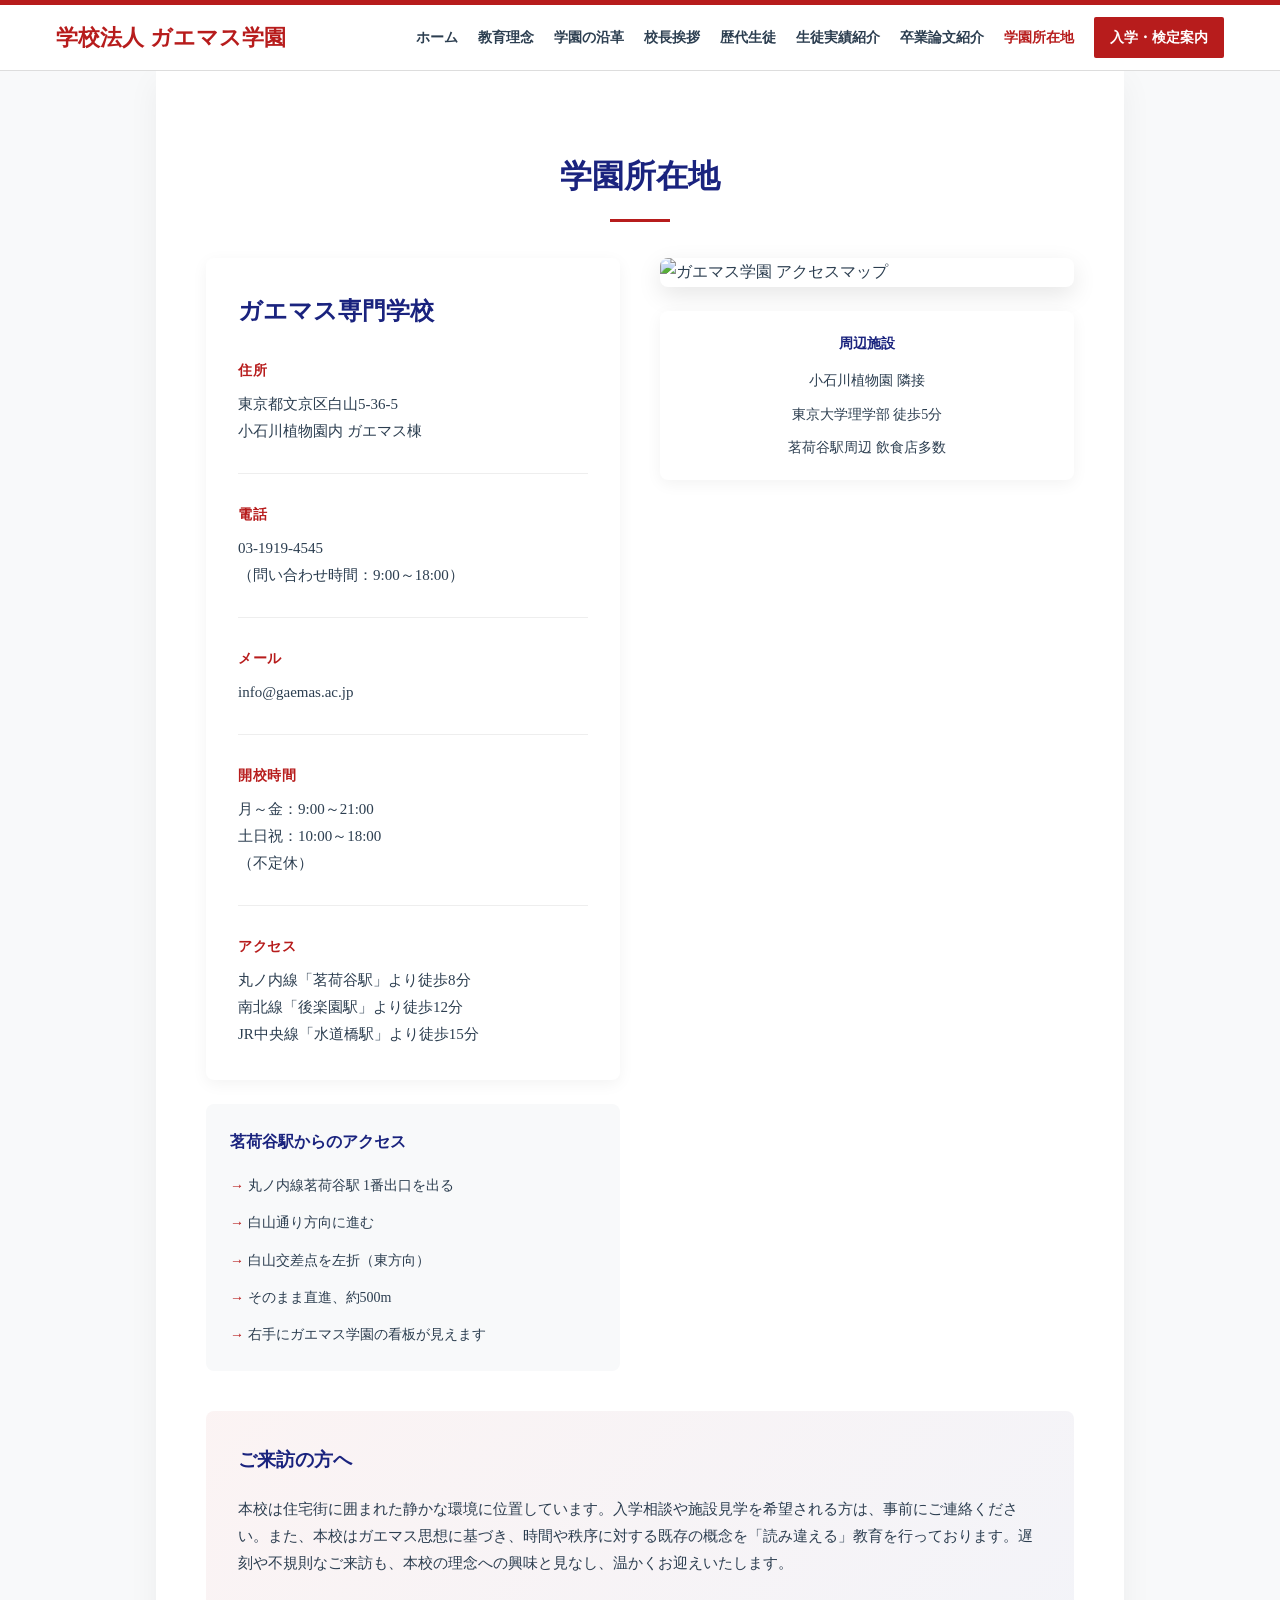
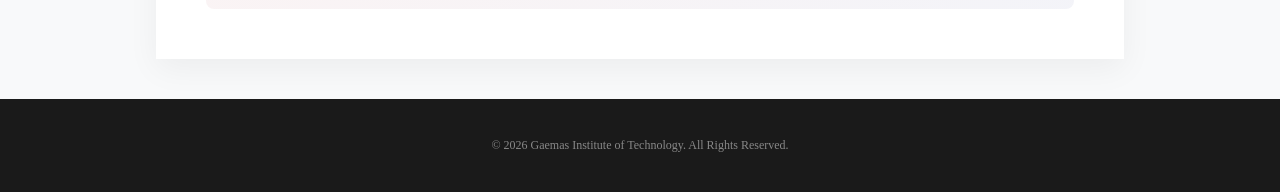
==== access.html @ 64a6285a "Create access.html" ====
<!DOCTYPE html>
<html lang="ja">
<head>
    <meta charset="UTF-8">
    <meta name="viewport" content="width=device-width, initial-scale=1.0">
    <title>学園所在地 | ガエマス専門学校</title>
    <link rel="icon" type="image/png" href="favicon.png">
    <link rel="stylesheet" href="style.css">
    <style>
        .access-container {
            display: grid;
            grid-template-columns: 1fr 1fr;
            gap: 40px;
            align-items: start;
        }
        .access-info {
            background: var(--white);
            padding: 32px;
            border-radius: 8px;
            box-shadow: 0 4px 16px rgba(0,0,0,0.05);
        }
        .access-title {
            font-size: clamp(18px, 3.5vw, 24px);
            color: var(--brand-navy);
            font-weight: bold;
            margin-bottom: 24px;
        }
        .access-item {
            margin-bottom: 28px;
            padding-bottom: 28px;
            border-bottom: 1px solid #eee;
        }
        .access-item:last-child {
            border-bottom: none;
            margin-bottom: 0;
            padding-bottom: 0;
        }
        .access-label {
            color: var(--brand-red);
            font-weight: bold;
            font-size: 14px;
            text-transform: uppercase;
            letter-spacing: 0.05em;
            margin-bottom: 8px;
        }
        .access-content {
            font-size: clamp(14px, 2.5vw, 15px);
            color: var(--text-main);
            line-height: 1.8;
        }
        .map-container {
            background: var(--white);
            border-radius: 8px;
            overflow: hidden;
            box-shadow: 0 8px 24px rgba(0,0,0,0.1);
        }
        .map-image {
            width: 100%;
            height: auto;
            display: block;
        }
        .directions {
            background: var(--bg-gray);
            padding: 24px;
            border-radius: 8px;
            margin-top: 24px;
        }
        .directions-title {
            font-size: 16px;
            color: var(--brand-navy);
            font-weight: bold;
            margin-bottom: 16px;
        }
        .direction-step {
            font-size: 14px;
            color: var(--text-main);
            line-height: 1.8;
            margin-bottom: 12px;
        }
        .direction-step::before {
            content: "→ ";
            color: var(--brand-red);
            font-weight: bold;
        }
        .direction-step:last-child {
            margin-bottom: 0;
        }
        @media (max-width: 900px) {
            .access-container {
                grid-template-columns: 1fr;
                gap: 32px;
            }
        }
    </style>
</head>
<body>

<header>
    <div class="header-inner">
        <a class="logo" href="index.html">学校法人 ガエマス学園</a>
        <button class="hamburger" id="hamburger" onclick="toggleMenu()" aria-label="メニュー">
            <span></span><span></span><span></span>
        </button>
        <ul class="nav-links" id="nav-links">
            <li><a href="index.html">ホーム</a></li>
            <li><a href="philosophy.html">教育理念</a></li>
            <li><a href="history.html">学園の沿革</a></li>
            <li><a href="principal.html">校長挨拶</a></li>
            <li><a href="alumni.html">歴代生徒</a></li>
            <li><a href="achievements.html">生徒実績紹介</a></li>
            <li><a href="thesis.html">卒業論文紹介</a></li>
            <li><a href="access.html" class="active">学園所在地</a></li>
            <li class="btn-exam"><a href="exam.html">入学・検定案内</a></li>
        </ul>
    </div>
</header>

<main>
    <div class="container">
        <div class="section-box">
            <h2 class="section-title">学園所在地</h2>

            <div class="access-container">
                <!-- 左側：情報 -->
                <div>
                    <div class="access-info">
                        <div class="access-title">ガエマス専門学校</div>
                        
                        <div class="access-item">
                            <div class="access-label">住所</div>
                            <div class="access-content">
                                東京都文京区白山5-36-5<br>
                                小石川植物園内 ガエマス棟
                            </div>
                        </div>

                        <div class="access-item">
                            <div class="access-label">電話</div>
                            <div class="access-content">
                                03-1919-4545<br>
                                （問い合わせ時間：9:00～18:00）
                            </div>
                        </div>

                        <div class="access-item">
                            <div class="access-label">メール</div>
                            <div class="access-content">
                                info@gaemas.ac.jp
                            </div>
                        </div>

                        <div class="access-item">
                            <div class="access-label">開校時間</div>
                            <div class="access-content">
                                月～金：9:00～21:00<br>
                                土日祝：10:00～18:00<br>
                                （不定休）
                            </div>
                        </div>

                        <div class="access-item">
                            <div class="access-label">アクセス</div>
                            <div class="access-content">
                                丸ノ内線「茗荷谷駅」より徒歩8分<br>
                                南北線「後楽園駅」より徒歩12分<br>
                                JR中央線「水道橋駅」より徒歩15分
                            </div>
                        </div>
                    </div>

                    <div class="directions">
                        <div class="directions-title">茗荷谷駅からのアクセス</div>
                        <div class="direction-step">丸ノ内線茗荷谷駅 1番出口を出る</div>
                        <div class="direction-step">白山通り方向に進む</div>
                        <div class="direction-step">白山交差点を左折（東方向）</div>
                        <div class="direction-step">そのまま直進、約500m</div>
                        <div class="direction-step">右手にガエマス学園の看板が見えます</div>
                    </div>
                </div>

                <!-- 右側：地図 -->
                <div>
                    <div class="map-container">
                        <img src="gaemas_socool_map.png" alt="ガエマス学園 アクセスマップ" class="map-image">
                    </div>
                    <div style="background: var(--white); padding: 20px; border-radius: 8px; margin-top: 24px; text-align: center; box-shadow: 0 4px 16px rgba(0,0,0,0.05);">
                        <div style="font-size: 14px; color: var(--text-main); line-height: 1.8;">
                            <div style="font-weight: bold; color: var(--brand-navy); margin-bottom: 12px;">周辺施設</div>
                            <p style="margin: 0 0 8px 0;">小石川植物園 隣接</p>
                            <p style="margin: 0 0 8px 0;">東京大学理学部 徒歩5分</p>
                            <p style="margin: 0;">茗荷谷駅周辺 飲食店多数</p>
                        </div>
                    </div>
                </div>
            </div>

            <div style="background: linear-gradient(135deg, rgba(183,28,28,0.05), rgba(26,35,126,0.05)); padding: 32px; border-radius: 8px; margin-top: 40px;">
                <h3 style="color: var(--brand-navy); font-weight: bold; margin-top: 0;">ご来訪の方へ</h3>
                <p style="margin: 0; font-size: clamp(14px, 2.5vw, 15px); color: var(--text-main); line-height: 1.8;">
                    本校は住宅街に囲まれた静かな環境に位置しています。入学相談や施設見学を希望される方は、事前にご連絡ください。また、本校はガエマス思想に基づき、時間や秩序に対する既存の概念を「読み違える」教育を行っております。遅刻や不規則なご来訪も、本校の理念への興味と見なし、温かくお迎えいたします。
                </p>
            </div>

        </div>
    </div>
</main>

<footer>
    &copy; 2026 Gaemas Institute of Technology. All Rights Reserved.
</footer>

<script>
    function toggleMenu() {
        document.getElementById('nav-links').classList.toggle('open');
        document.getElementById('hamburger').classList.toggle('open');
    }
</script>

</body>
</html>
---- style.css ----
:root {
    --brand-red: #b71c1c;
    --brand-navy: #1a237e;
    --text-main: #2c3e50;
    --bg-gray: #f8f9fa;
    --white: #ffffff;
}

*, *::before, *::after { box-sizing: border-box; }

body {
    font-family: "Times New Roman", "YuMincho", "Hiragino Mincho ProN", serif;
    margin: 0; color: var(--text-main); background: var(--bg-gray);
    line-height: 1.8;
}

/* ===== HEADER / NAV ===== */
header {
    background: var(--white);
    border-top: 5px solid var(--brand-red);
    border-bottom: 1px solid #ddd;
    position: sticky; top: 0; z-index: 1000;
}
.header-inner {
    max-width: 1200px; margin: 0 auto; padding: 12px 16px;
    display: flex; justify-content: space-between; align-items: center;
}
.logo {
    font-size: clamp(13px, 3.2vw, 22px);
    font-weight: bold; color: var(--brand-red);
    text-decoration: none; white-space: nowrap;
}

.hamburger {
    display: none;
    flex-direction: column; justify-content: center; gap: 5px;
    width: 36px; height: 36px; cursor: pointer;
    background: none; border: none; padding: 4px; flex-shrink: 0;
}
.hamburger span {
    display: block; height: 2px; background: var(--brand-navy);
    border-radius: 2px; transition: 0.3s;
}
.hamburger.open span:nth-child(1) { transform: translateY(7px) rotate(45deg); }
.hamburger.open span:nth-child(2) { opacity: 0; }
.hamburger.open span:nth-child(3) { transform: translateY(-7px) rotate(-45deg); }

.nav-links {
    display: flex; gap: 20px; list-style: none; margin: 0; padding: 0;
    font-weight: bold; font-size: 14px; align-items: center;
}
.nav-links li a {
    text-decoration: none; color: var(--text-main);
    transition: 0.3s; white-space: nowrap;
}
.nav-links li a:hover { color: var(--brand-red); }
.nav-links li a.active { color: var(--brand-red); }
.btn-exam a {
    background: var(--brand-red); color: white !important;
    padding: 8px 16px; border-radius: 2px; display: block;
}

@media (max-width: 700px) {
    .hamburger { display: flex; }
    .nav-links {
        display: none;
        position: absolute; top: 100%; left: 0; right: 0;
        flex-direction: column; gap: 0;
        background: var(--white);
        border-bottom: 2px solid var(--brand-red);
        box-shadow: 0 4px 12px rgba(0,0,0,0.1);
    }
    .nav-links.open { display: flex; }
    .nav-links li { width: 100%; }
    .nav-links li a {
        display: block; padding: 14px 20px;
        border-bottom: 1px solid #eee;
        font-size: 15px;
    }
    .btn-exam a { border-radius: 0; }
}

/* ===== HERO ===== */
.hero {
    height: clamp(240px, 50vw, 500px);
    background: linear-gradient(rgba(0,0,0,0.45), rgba(0,0,0,0.45)),
        url('https://images.unsplash.com/photo-1541339907198-e08756ebafe3?auto=format&fit=crop&w=1200&q=80');
    background-size: cover; background-position: center;
    display: flex; flex-direction: column;
    justify-content: center; align-items: center;
    color: white; text-align: center; padding: 0 20px;
}
.hero h2 {
    font-size: clamp(20px, 5.5vw, 52px);
    margin: 0; letter-spacing: 0.15em;
    text-shadow: 2px 2px 10px rgba(0,0,0,0.5);
}
.hero p {
    font-size: clamp(12px, 2.8vw, 20px);
    margin-top: 14px; letter-spacing: 0.1em;
}

/* ===== LAYOUT ===== */
.container { max-width: 1000px; margin: 0 auto; padding: 40px 16px; }
.section-box {
    background: var(--white);
    padding: clamp(20px, 5vw, 50px);
    box-shadow: 0 10px 30px rgba(0,0,0,0.05);
    margin-top: -40px; position: relative;
}
.section-title {
    font-size: clamp(20px, 4.5vw, 32px);
    text-align: center; margin-bottom: 36px; color: var(--brand-navy);
}
.section-title::after {
    content: ""; display: block; width: 60px; height: 3px;
    background: var(--brand-red); margin: 14px auto 0;
}

/* ===== LONG TEXT ===== */
.long-text p {
    margin-bottom: 1.8em; text-indent: 1em; text-align: justify;
    font-size: clamp(14px, 2.4vw, 16px);
}

/* ===== NEWS ===== */
.news-item {
    padding: 13px 0; border-bottom: 1px solid #eee;
    font-size: clamp(13px, 2.4vw, 15px);
}
.news-item:last-child { border-bottom: none; }

/* ===== PRINCIPAL ===== */
.principal-inner {
    display: flex; gap: 40px; align-items: flex-start; flex-wrap: wrap;
}
.principal-profile {
    flex-shrink: 0; text-align: center; width: 150px; margin: 0 auto;
}
.principal-avatar {
    width: 120px; height: 120px; border-radius: 50%;
    border: 4px solid var(--brand-red);
    object-fit: cover; background: #ddd;
    display: block; margin: 0 auto 10px;
}
.principal-name {
    font-weight: bold; color: var(--brand-navy);
    font-size: clamp(14px, 2.8vw, 18px);
}
.principal-title { font-size: 13px; color: #999; }

@media (max-width: 600px) {
    .principal-inner { flex-direction: column; align-items: center; gap: 20px; }
    .principal-profile { width: 100%; }
}

/* ===== ALUMNI ===== */
.alumni-period {
    margin-bottom: 48px;
    border-left: 4px solid var(--brand-red);
    padding-left: 18px;
}
.alumni-period-title {
    font-size: clamp(15px, 2.8vw, 20px);
    font-weight: bold; color: var(--brand-navy);
    margin-bottom: 6px;
}
.alumni-period-note {
    font-size: 13px; color: #888; margin-bottom: 18px;
}
.alumni-cards {
    display: flex; gap: 14px; flex-wrap: wrap;
}
.alumni-card {
    background: var(--bg-gray); border: 1px solid #e0e0e0;
    padding: 18px; display: flex; align-items: center; gap: 14px;
    flex: 1; min-width: 200px;
}
.alumni-avatar {
    width: 68px; height: 68px; border-radius: 50%;
    object-fit: cover; border: 3px solid var(--brand-red);
    flex-shrink: 0; background: #ddd;
}
.alumni-name {
    font-size: clamp(14px, 2.8vw, 18px);
    font-weight: bold; color: var(--brand-navy); margin-bottom: 3px;
}
.alumni-handle { font-size: 13px; color: #999; }

@media (max-width: 480px) {
    .alumni-cards { flex-direction: column; }
    .alumni-card { min-width: 0; }
}

/* ===== EXAM ===== */
.status-bar {
    display: flex; gap: 5px; margin-bottom: 28px;
}
.grade-badge {
    padding: 8px 2px; background: #eee; border-radius: 4px;
    font-weight: bold; color: #999;
    flex: 1; text-align: center;
    font-size: clamp(11px, 2.5vw, 15px);
}
.grade-badge.active { background: var(--brand-red); color: white; }
.grade-badge.passed { background: var(--brand-navy); color: white; }

.quiz-container {
    border: 1px solid #eee;
    padding: clamp(18px, 5vw, 40px);
    text-align: center; background: #fff;
}
.quiz-container h3 { font-size: clamp(15px, 3.2vw, 20px); }
.quiz-container p { font-size: clamp(14px, 2.6vw, 16px); }

.choice-btn {
    display: block; width: 100%; padding: 14px 10px; margin: 10px 0;
    border: 1px solid #ddd; background: white; cursor: pointer;
    font-size: clamp(14px, 2.8vw, 16px); font-weight: bold;
    font-family: inherit;
    -webkit-tap-highlight-color: transparent;
}
.choice-btn:hover, .choice-btn:active {
    background: #fdf2f2; border-color: var(--brand-red);
}
.write-input {
    width: 100%; padding: 14px;
    font-size: clamp(16px, 4vw, 20px);
    border: 2px solid var(--brand-navy); margin-bottom: 14px;
    text-align: center; font-family: inherit;
}

/* ===== OVERLAY ===== */
#submit-overlay {
    position: fixed; top: 0; left: 0; width: 100%; height: 100%;
    background: rgba(255,255,255,0.98); display: none; flex-direction: column;
    justify-content: center; align-items: center; z-index: 5000; padding: 20px;
}
#submit-overlay h3 { text-align: center; font-size: clamp(16px, 3.5vw, 22px); }
.spinner {
    width: 60px; height: 60px; border: 6px solid #f3f3f3;
    border-top: 6px solid var(--brand-red); border-radius: 50%;
    animation: spin 1s linear infinite;
}
@keyframes spin { to { transform: rotate(360deg); } }

/* ===== FOOTER ===== */
footer {
    background: #1a1a1a; color: #888;
    padding: 36px 20px; text-align: center; font-size: 12px;
}

/* ===== PAGE FADE ===== */
main { animation: fadeIn 0.4s ease-out; }
@keyframes fadeIn { from { opacity: 0; transform: translateY(6px); } to { opacity: 1; transform: none; } }

/* ===== AUDIO PLAYER ===== */
.custom-audio-player {
    background: linear-gradient(135deg, var(--brand-red), var(--brand-navy));
    padding: 28px;
    border-radius: 12px;
    margin-bottom: 24px;
    box-shadow: 0 12px 32px rgba(183, 28, 28, 0.25);
}
.custom-audio-player audio {
    width: 100%;
    height: 50px;
    accent-color: var(--white);
    filter: brightness(1.1);
}
.custom-audio-player audio::-webkit-media-controls-panel {
    background-color: transparent;
}
.custom-audio-player audio::-webkit-media-controls-timeline {
    background-color: rgba(255,255,255,0.3);
}
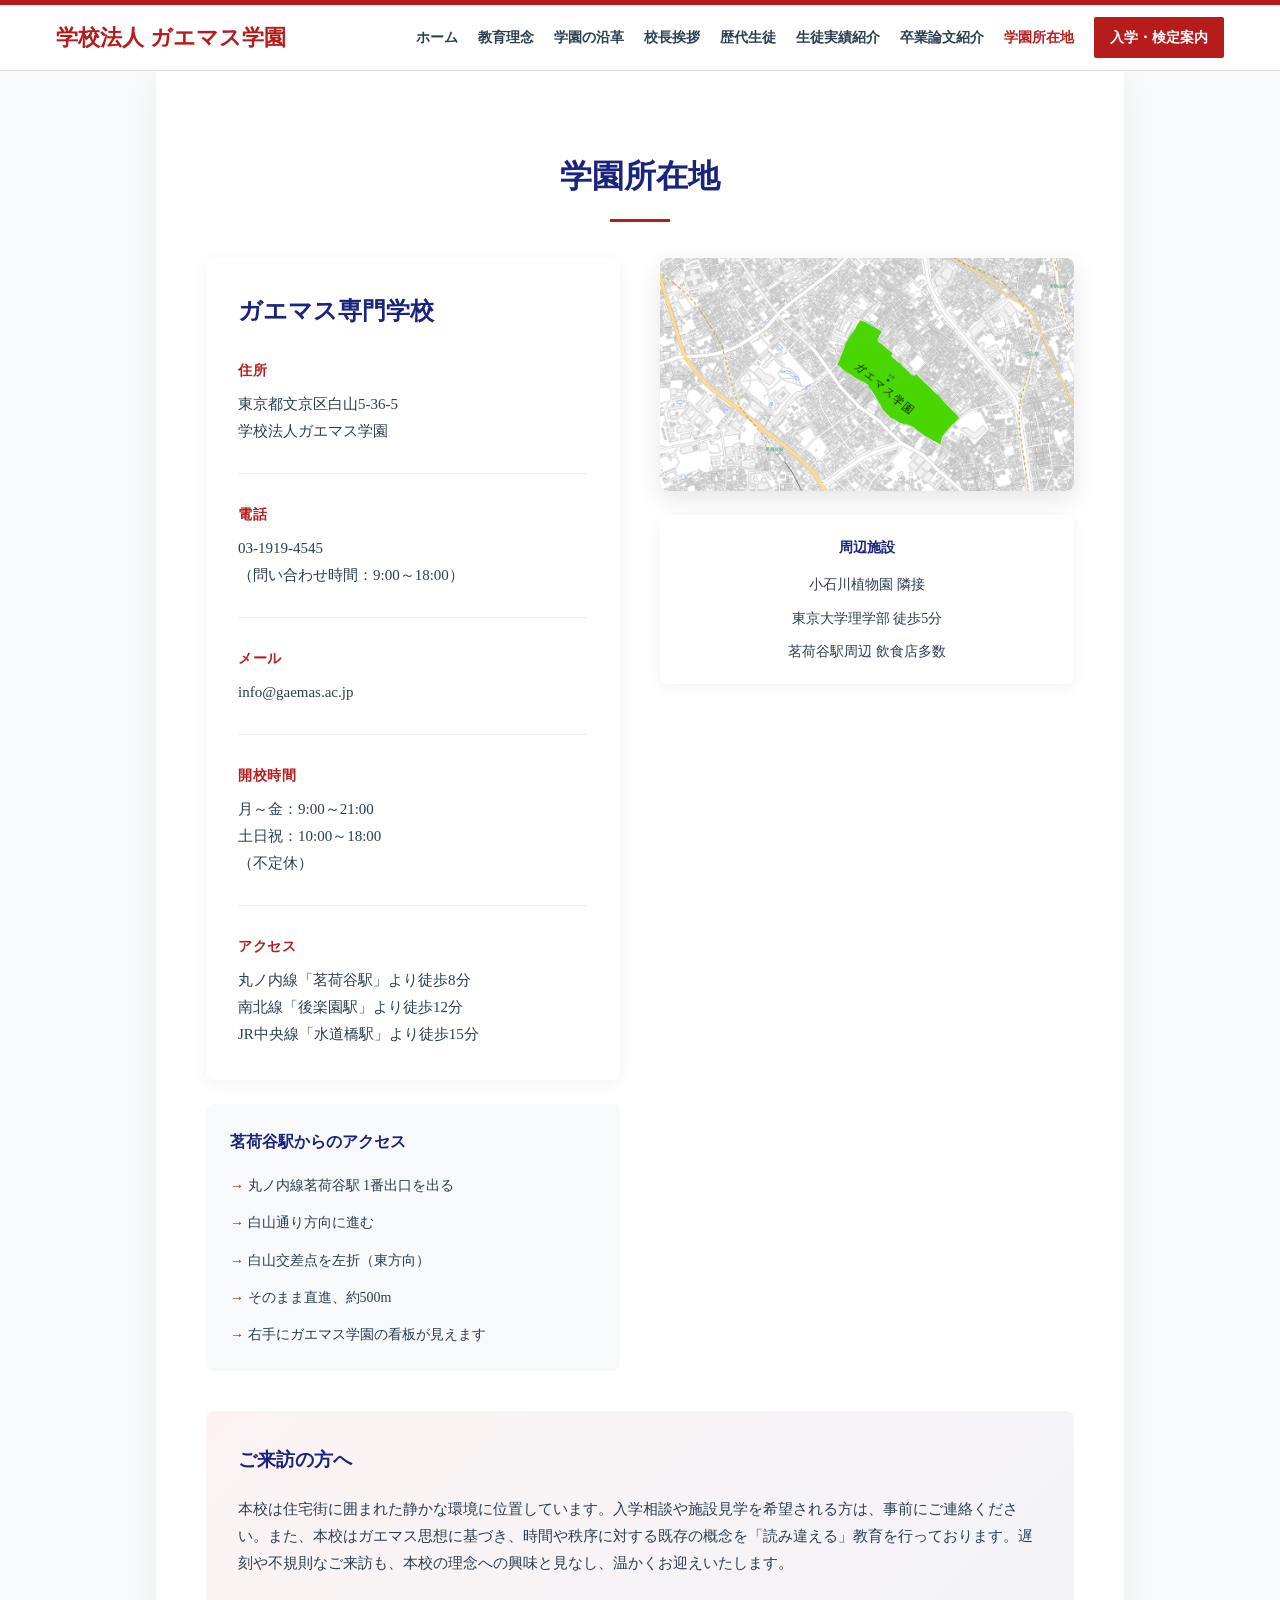
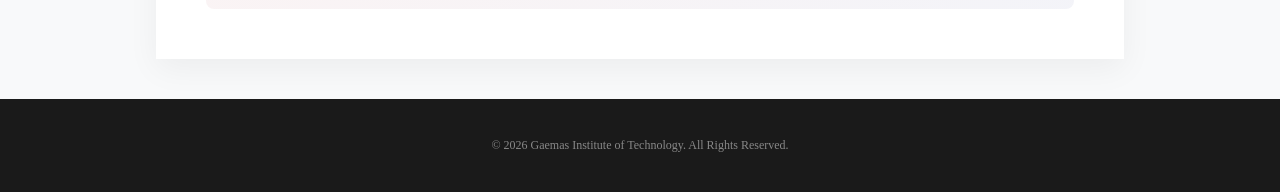
==== commit e0c58d0b: "Update access.html" ====
--- a/access.html
+++ b/access.html
@@ -130,7 +130,7 @@
                             <div class="access-label">住所</div>
                             <div class="access-content">
                                 東京都文京区白山5-36-5<br>
-                                小石川植物園内 ガエマス棟
+                                学校法人ガエマス学園
                             </div>
                         </div>
 
@@ -181,7 +181,7 @@
                 <!-- 右側：地図 -->
                 <div>
                     <div class="map-container">
-                        <img src="gaemas_socool_map.png" alt="ガエマス学園 アクセスマップ" class="map-image">
+                        <img src="gaemas socool map map.png" alt="ガエマス学園 アクセスマップ" class="map-image">
                     </div>
                     <div style="background: var(--white); padding: 20px; border-radius: 8px; margin-top: 24px; text-align: center; box-shadow: 0 4px 16px rgba(0,0,0,0.05);">
                         <div style="font-size: 14px; color: var(--text-main); line-height: 1.8;">
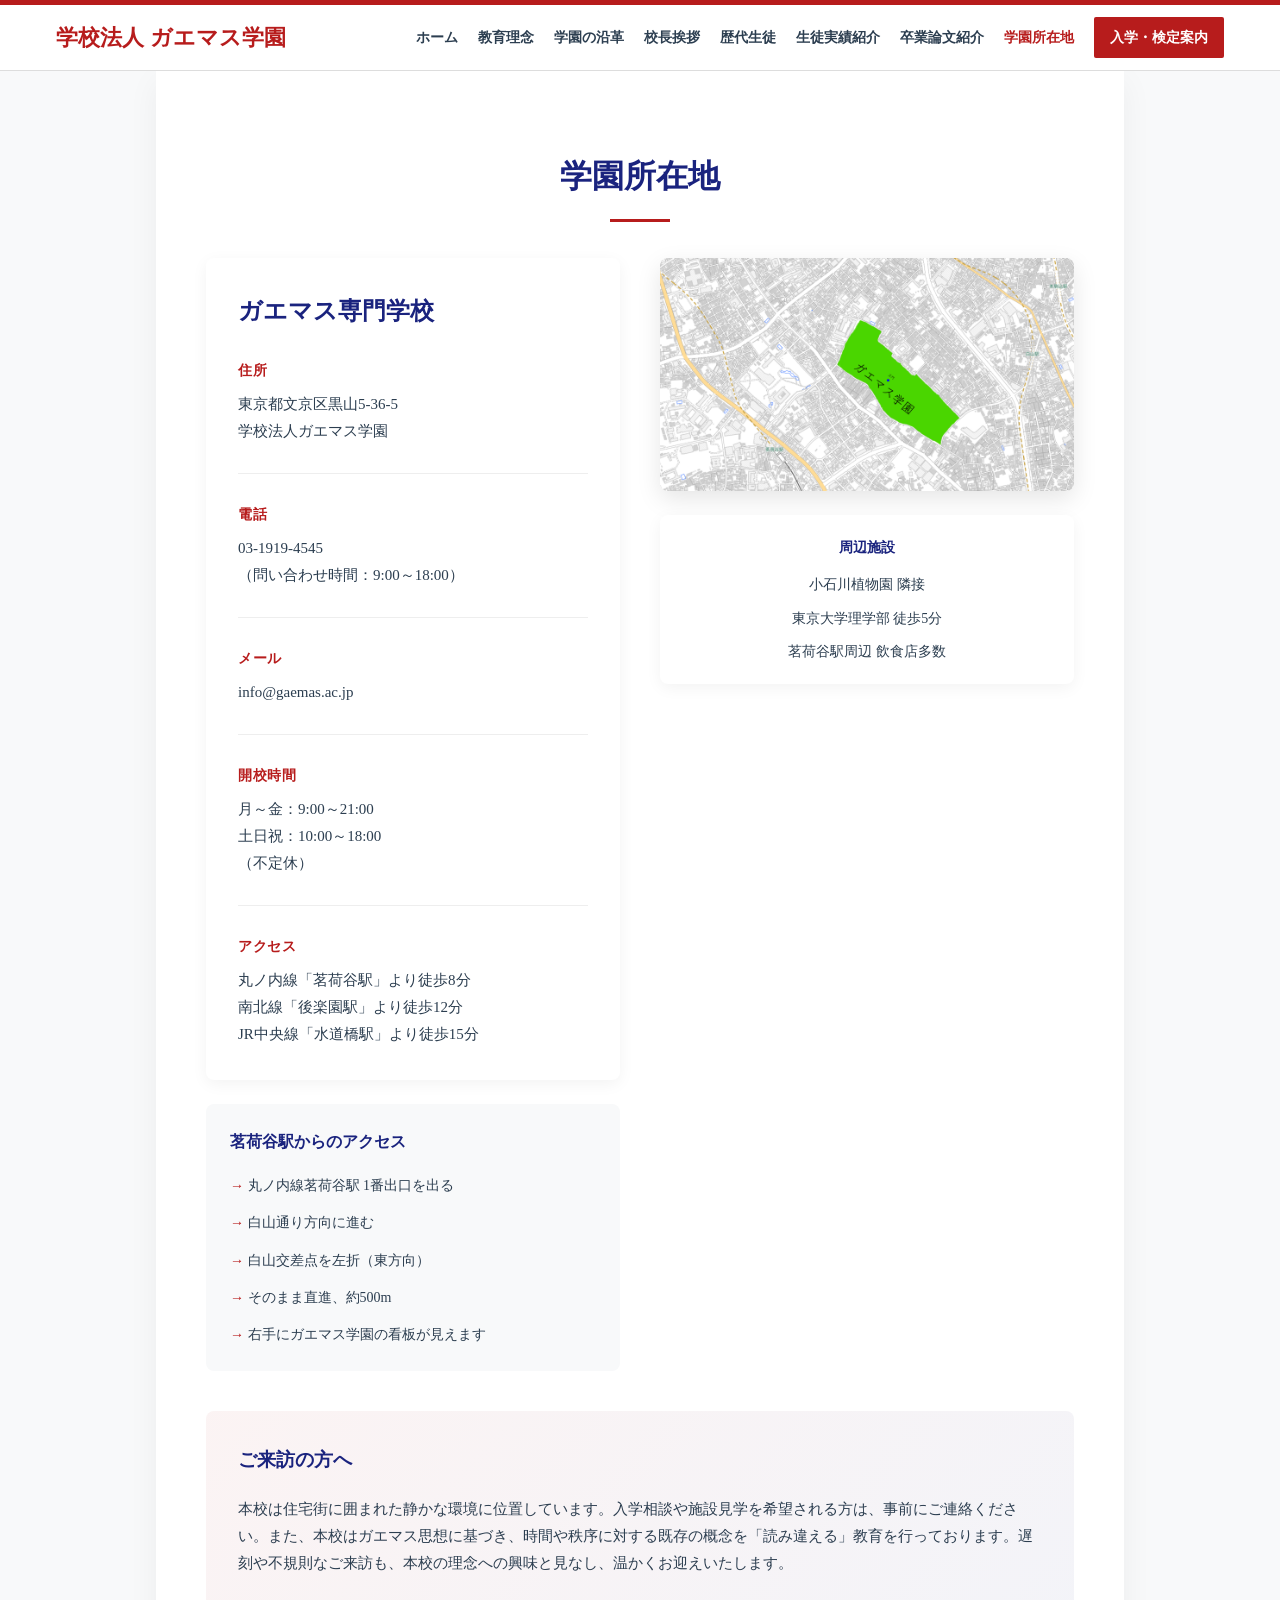
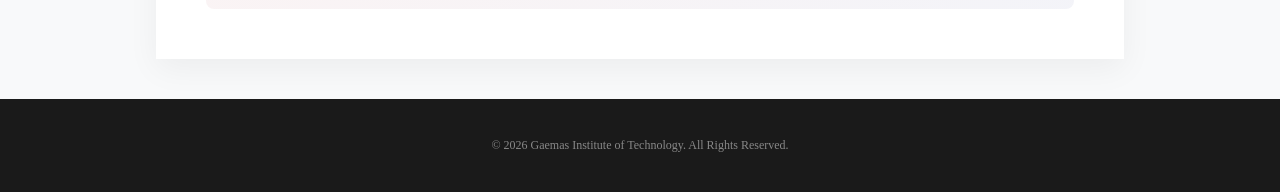
==== commit 8a93fc69: "Update access.html" ====
--- a/access.html
+++ b/access.html
@@ -129,7 +129,7 @@
                         <div class="access-item">
                             <div class="access-label">住所</div>
                             <div class="access-content">
-                                東京都文京区白山5-36-5<br>
+                                東京都文京区黒山5-36-5<br>
                                 学校法人ガエマス学園
                             </div>
                         </div>
